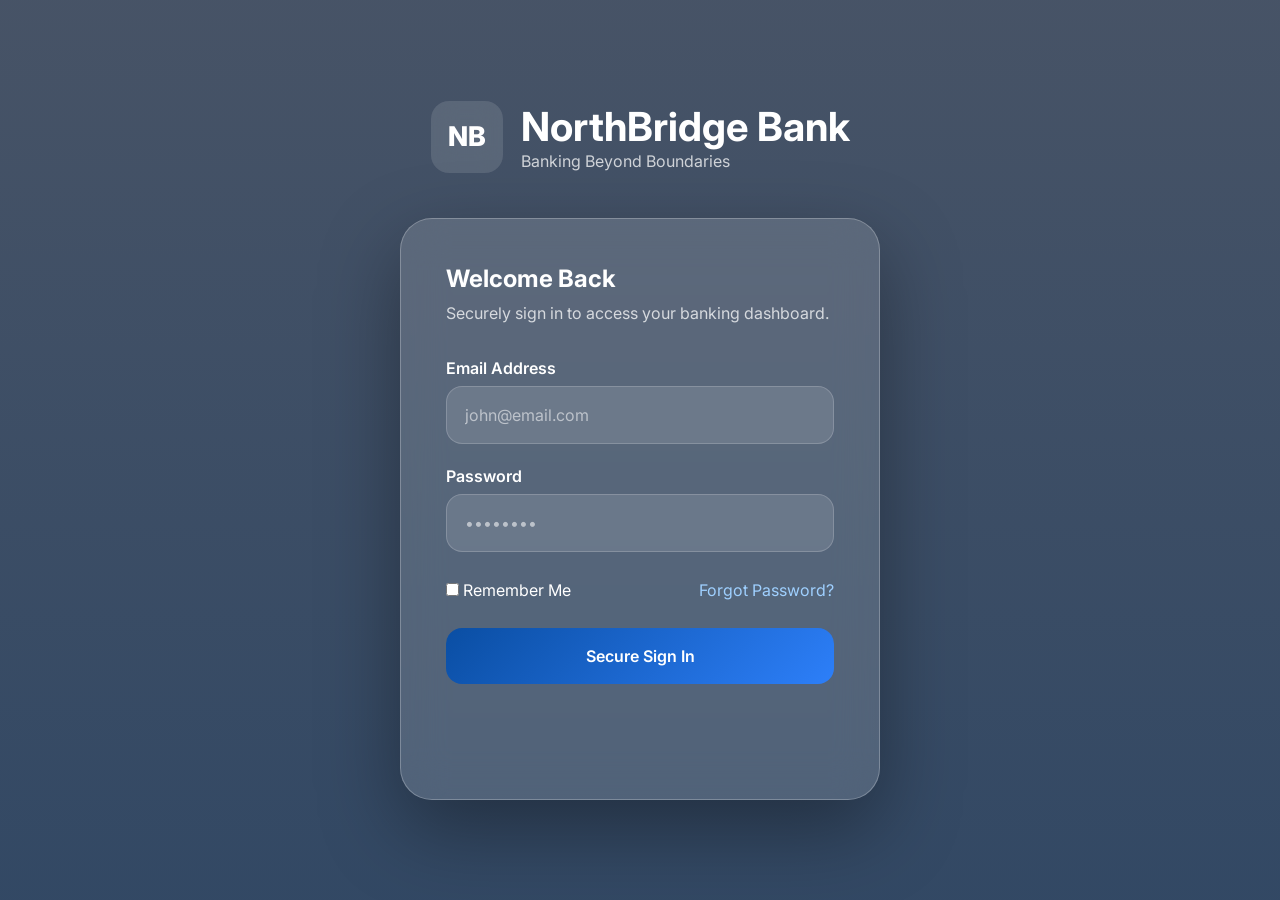
==== login.html @ e7400515 "Initial commit" ====
<!DOCTYPE html>
<html lang="en">

<head>

    <meta charset="UTF-8">
    <meta name="viewport" content="width=device-width, initial-scale=1.0">

    <title>NorthBridge Bank | Secure Login</title>

    <!-- Google Font -->
    <link rel="preconnect" href="https://fonts.googleapis.com">
    <link rel="preconnect" href="https://fonts.gstatic.com" crossorigin>

    <link href="https://fonts.googleapis.com/css2?family=Inter:wght@300;400;500;600;700;800&display=swap" rel="stylesheet">

    <!-- CSS -->
    <link rel="stylesheet" href="variables.css">
    <link rel="stylesheet" href="reset.css">
    <link rel="stylesheet" href="utilities.css">
    <link rel="stylesheet" href="components.css">
    <link rel="stylesheet" href="login.css">
    <link rel="stylesheet" href="responsive.css">

</head>

<body>

<main class="login">

    <!-- Background -->
    <div class="login__background"></div>

    <!-- Overlay -->
    <div class="login__overlay"></div>

    <!-- Content -->
    <section class="login__content">

        <!-- Brand -->
        <header class="brand">

            <div class="brand__logo">
                NB
            </div>

            <div>
                <h1>NorthBridge Bank</h1>
                <p>Banking Beyond Boundaries</p>
            </div>

        </header>

        <!-- Login Card -->
        <article class="login-card">

            <h2>Welcome Back</h2>

            <p>
                Securely sign in to access your banking dashboard.
            </p>

            <form id="loginForm">

                <!-- Email -->
                <div class="input-group">

                    <label for="email">Email Address</label>

                    <input
                        type="email"
                        id="email"
                        placeholder="john@email.com"
                        required>

                </div>

                <!-- Password -->
                <div class="input-group">

                    <label for="password">Password</label>

                    <input
                        type="password"
                        id="password"
                        placeholder="••••••••"
                        required>

                </div>

                <!-- Options -->
                <div class="login-options">

                    <label>

                        <input type="checkbox" id="rememberMe">

                        Remember Me

                    </label>

                    <a href="#">
                        Forgot Password?
                    </a>

                </div>

                <!-- Login Button -->
                <button
                    type="submit"
                    id="loginBtn"
                    class="btn btn-primary login-btn">

                    Secure Sign In

                </button>

                <!-- Error Message -->
                <p id="loginMessage"></p>

            </form>

        </article>

    </section>

</main>

<!-- JavaScript -->
<script src="users.js"></script>
<script src="auth.js"></script>

</body>

</html>
---- variables.css ----
/* ===========================
   NORTHBRIDGE DESIGN TOKENS
=========================== */

:root{

    /* Brand */

    --clr-primary:#0A4EA3;
    --clr-primary-dark:#083B7D;

    --clr-secondary:#2D7FF9;

    --clr-accent:#66B2FF;

    /* Neutrals */

    --clr-white:#ffffff;

    --clr-bg:#F4F7FB;

    --clr-card:rgba(255,255,255,.14);

    --clr-border:rgba(255,255,255,.22);

    --clr-text:#101828;

    --clr-text-light:#667085;

    /* Shadows */

    --shadow-sm:
    0 8px 20px rgba(0,0,0,.08);

    --shadow-md:
    0 20px 60px rgba(0,0,0,.15);

    --shadow-lg:
    0 30px 90px rgba(0,0,0,.25);

    /* Radius */

    --radius-sm:12px;

    --radius-md:18px;

    --radius-lg:28px;

    --radius-xl:40px;

    /* Transition */

    --transition:.35s ease;

}
---- utilities.css ----
.container{

    width:min(92%,1400px);

    margin-inline:auto;

}

.flex{

    display:flex;

}

.grid{

    display:grid;

}

.text-center{

    text-align:center;

}

.hidden{

    display:none;

}

.mt-1{

    margin-top:.5rem;

}

.mt-2{

    margin-top:1rem;

}

.mt-3{

    margin-top:2rem;

}
---- components.css ----
.btn{

    display:inline-flex;

    justify-content:center;

    align-items:center;

    gap:12px;

    padding:16px 28px;

    border-radius:14px;

    transition:.35s;

    font-weight:600;

}

.btn-primary{

    background:#0A4EA3;

    color:white;

}

.btn-primary:hover{

    background:#083B7D;

    transform:translateY(-2px);

}

.card{

    border-radius:24px;

    backdrop-filter:blur(20px);

}
---- login.css ----
/* ===================================

LOGIN PAGE

=================================== */

.login{

    position:relative;

    min-height:100vh;

    overflow:hidden;

    display:flex;

    justify-content:center;

    align-items:center;

}

/* Background */

.login__background{

    position:absolute;

    inset:0;

    background:

    url("../images/login-bg.jpg")

    center/cover;

}

/* Dark Overlay */

.login__overlay{

    position:absolute;

    inset:0;

    background:

    linear-gradient(

    rgba(4,20,45,.72),

    rgba(8,34,67,.82)

    );

}
.login__content{

    position:relative;

    z-index:5;

    width:min(92%,1200px);

    display:flex;

    flex-direction:column;

    align-items:center;

}

.brand{

    display:flex;

    align-items:center;

    gap:18px;

    color:white;

    margin-bottom:45px;

}

.brand__logo{

    width:72px;

    height:72px;

    border-radius:18px;

    display:grid;

    place-items:center;

    font-size:1.7rem;

    font-weight:800;

    background:

    rgba(255,255,255,.12);

    backdrop-filter:blur(12px);

}

.brand h1{

    font-size:2.5rem;

}

.brand p{

    color:rgba(255,255,255,.75);

}
.login-card{

    width:100%;

    max-width:480px;

    padding:45px;

    border-radius:32px;

    background:

    rgba(255,255,255,.14);

    backdrop-filter:

    blur(22px);

    border:

    1px solid rgba(255,255,255,.25);

    box-shadow:

    0 30px 80px rgba(0,0,0,.35);

}

.login-card h2{

    color:white;

    margin-bottom:10px;

}

.login-card p{

    color:rgba(255,255,255,.75);

    margin-bottom:35px;

}
.input-group{

    margin-bottom:22px;

}

.input-group label{

    display:block;

    color:white;

    margin-bottom:8px;

    font-weight:600;

}

.input-group input{

    width:100%;

    padding:18px;

    border-radius:16px;

    border:1px solid rgba(255,255,255,.18);

    background:

    rgba(255,255,255,.12);

    color:white;

}

.input-group input::placeholder{

    color:rgba(255,255,255,.55);

}

.input-group input:focus{

    outline:none;

    border-color:#66B2FF;

}
.login-options{

    display:flex;

    justify-content:space-between;

    align-items:center;

    margin:28px 0;

    color:white;

}

.login-options a{

    color:#9FD0FF;

}
#loginMessage{

    color:#ffb3b3;

    margin-top:15px;

    font-size:.95rem;

    font-weight:500;

    min-height:20px;

}
.btn-primary{

    width:100%;

    background:

    linear-gradient(

    135deg,

    #0A4EA3,

    #2D7FF9

    );

    color:white;

    border-radius:16px;

    padding:18px;

    font-size:1rem;

    font-weight:600;

}
@media(max-width:768px){

.login-card{

padding:35px 28px;

}

.brand{

flex-direction:column;

text-align:center;

}

.brand h1{

font-size:2rem;

}

.login-options{

flex-direction:column;

gap:16px;

align-items:flex-start;

}

}
---- responsive.css ----
@media(max-width:1024px){

    h1{

        font-size:3rem;

    }

}

@media(max-width:768px){

    h1{

        font-size:2.5rem;

    }

    h2{

        font-size:2rem;

    }

    section{

        padding:70px 0;

    }

}

@media(max-width:480px){

    h1{

        font-size:2rem;

    }

    .btn{

        width:100%;

    }

}
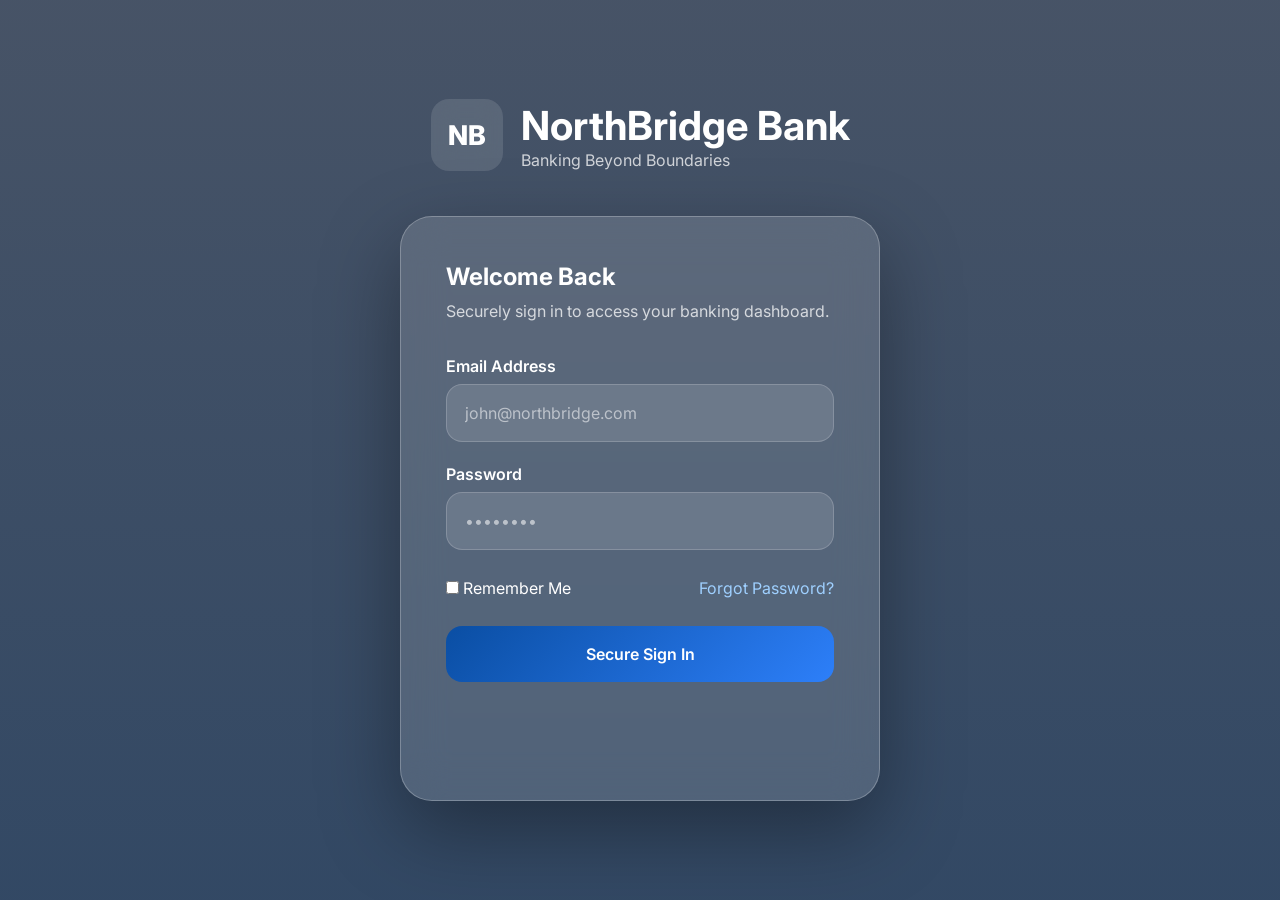
==== commit 44ce57fb: "Add security verification code" ====
--- a/login.html
+++ b/login.html
@@ -62,63 +62,133 @@
 
             <form id="loginForm">
 
-                <!-- Email -->
-                <div class="input-group">
-
-                    <label for="email">Email Address</label>
-
-                    <input
-                        type="email"
-                        id="email"
-                        placeholder="john@email.com"
-                        required>
-
-                </div>
-
-                <!-- Password -->
-                <div class="input-group">
-
-                    <label for="password">Password</label>
-
-                    <input
-                        type="password"
-                        id="password"
-                        placeholder="••••••••"
-                        required>
-
-                </div>
-
-                <!-- Options -->
-                <div class="login-options">
-
-                    <label>
-
-                        <input type="checkbox" id="rememberMe">
-
-                        Remember Me
-
-                    </label>
-
-                    <a href="#">
-                        Forgot Password?
-                    </a>
-
-                </div>
-
-                <!-- Login Button -->
-                <button
-                    type="submit"
-                    id="loginBtn"
-                    class="btn btn-primary login-btn">
-
-                    Secure Sign In
-
-                </button>
-
-                <!-- Error Message -->
-                <p id="loginMessage"></p>
-
-            </form>
+    <!-- STEP 1 -->
+
+    <div id="loginStep">
+
+        <div class="input-group">
+
+            <label for="email">
+
+                Email Address
+
+            </label>
+
+            <input
+                type="email"
+                id="email"
+                placeholder="john@northbridge.com"
+                required>
+
+        </div>
+
+
+        <div class="input-group">
+
+            <label for="password">
+
+                Password
+
+            </label>
+
+            <input
+                type="password"
+                id="password"
+                placeholder="••••••••"
+                required>
+
+        </div>
+
+
+        <div class="login-options">
+
+            <label>
+
+                <input type="checkbox">
+
+                Remember Me
+
+            </label>
+
+            <a href="#">
+
+                Forgot Password?
+
+            </a>
+
+        </div>
+
+
+        <button
+            type="submit"
+            class="btn btn-primary login-btn">
+
+            Secure Sign In
+
+        </button>
+
+    </div>
+
+
+    <!-- STEP 2 -->
+
+    <div id="codeStep" style="display:none;">
+
+        <div class="verification-header">
+
+            <h3>Security Verification</h3>
+
+            <p>
+
+                Enter your unique security code to continue.
+
+            </p>
+
+        </div>
+
+
+        <div class="input-group">
+
+            <label for="uniqueCode">
+
+                Unique Security Code
+
+            </label>
+
+            <input
+                type="text"
+                id="uniqueCode"
+                placeholder="Enter your code"
+                autocomplete="off">
+
+        </div>
+
+
+        <button
+            type="button"
+            id="verifyCodeBtn"
+            class="btn btn-primary login-btn">
+
+            Verify & Continue
+
+        </button>
+
+
+        <button
+            type="button"
+            id="backToLogin"
+            class="back-login">
+
+            ← Back to Login
+
+        </button>
+
+    </div>
+
+
+    <p id="loginMessage"></p>
+
+</form>
 
         </article>
 
--- a/login.css
+++ b/login.css
@@ -271,6 +271,49 @@
     font-weight:600;
 
 }
+/* =========================================
+   SECURITY VERIFICATION
+========================================= */
+
+.verification-header{
+    margin-bottom:25px;
+}
+
+.verification-header h3{
+    font-size:1.25rem;
+    margin-bottom:8px;
+}
+
+.verification-header p{
+    color:#667085;
+    font-size:.9rem;
+    line-height:1.5;
+}
+
+.back-login{
+    display:block;
+    margin:18px auto 0;
+    border:none;
+    background:none;
+    color:#0B3B91;
+    font-weight:600;
+    cursor:pointer;
+}
+
+#loginMessage{
+    margin-top:18px;
+    text-align:center;
+    font-size:.9rem;
+    font-weight:600;
+}
+
+#loginMessage.error{
+    color:#dc2626;
+}
+
+#loginMessage.success{
+    color:#16a34a;
+}
 @media(max-width:768px){
 
 .login-card{
